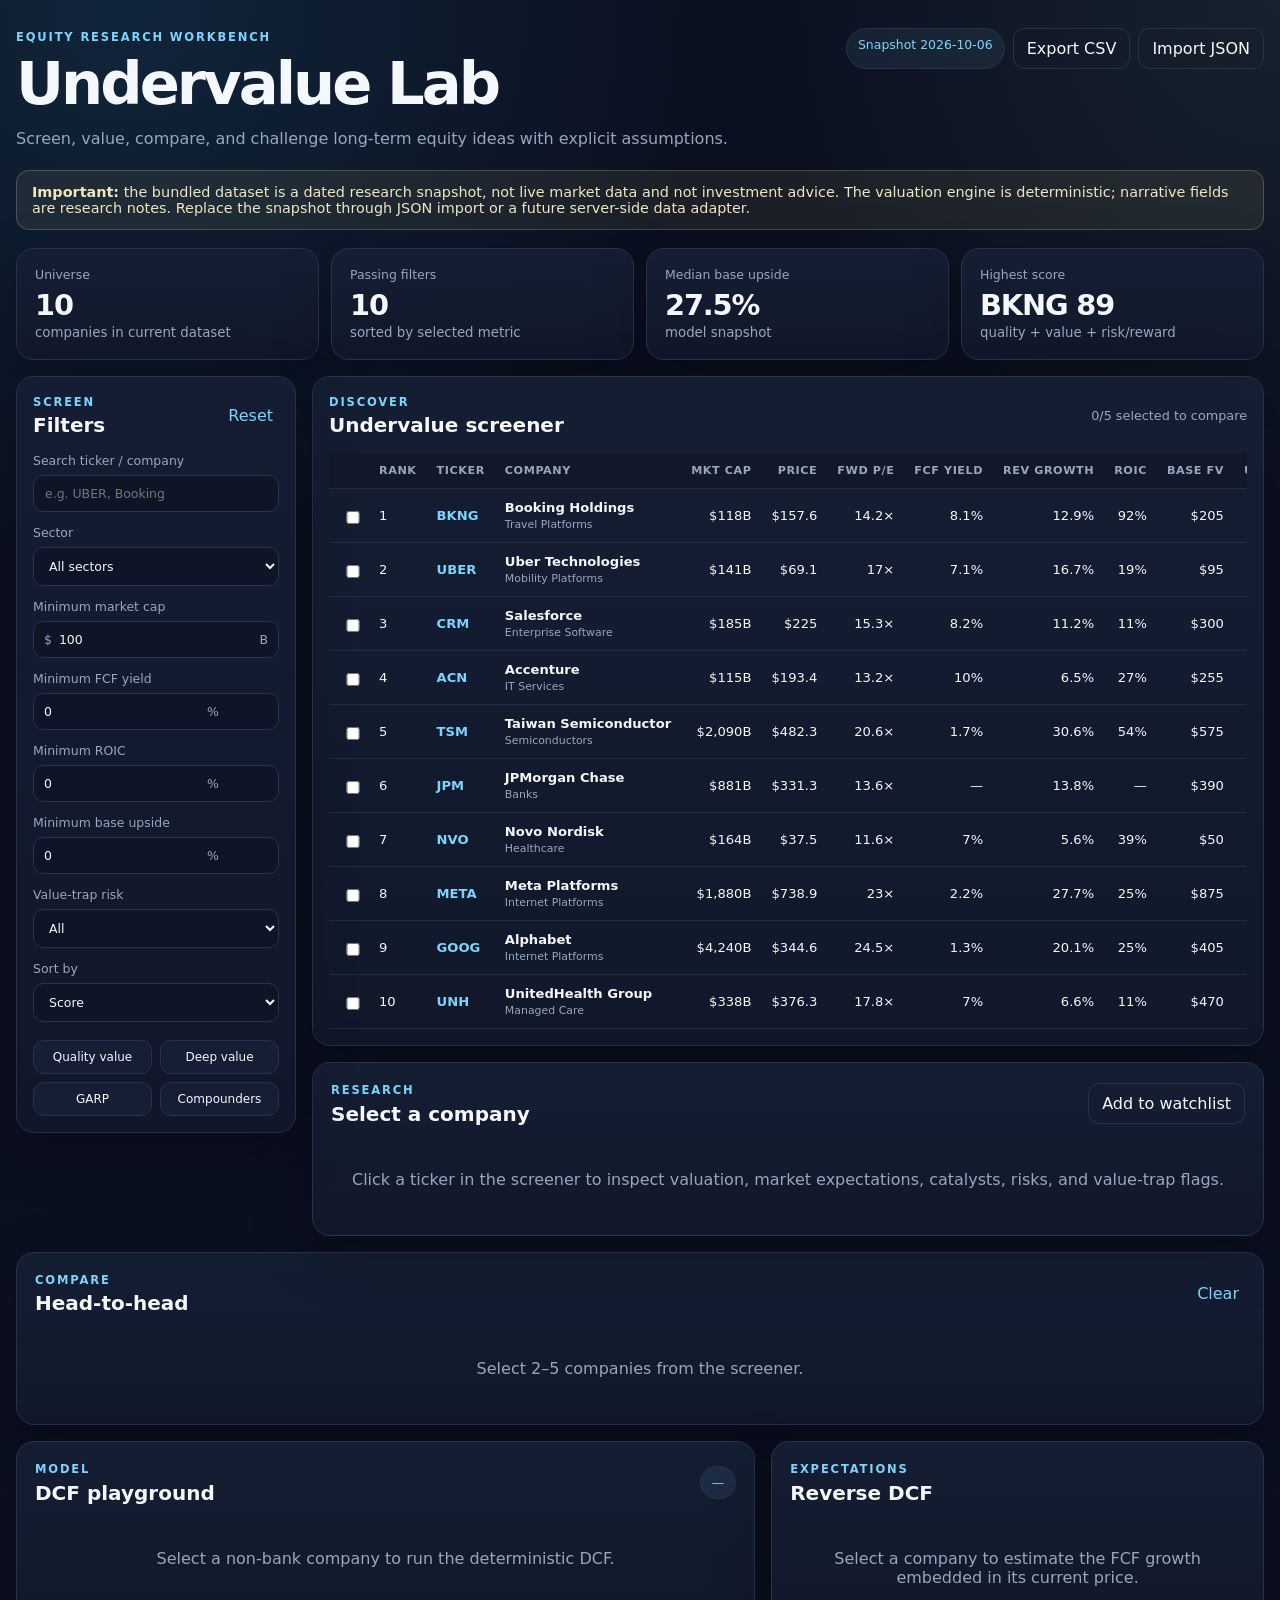
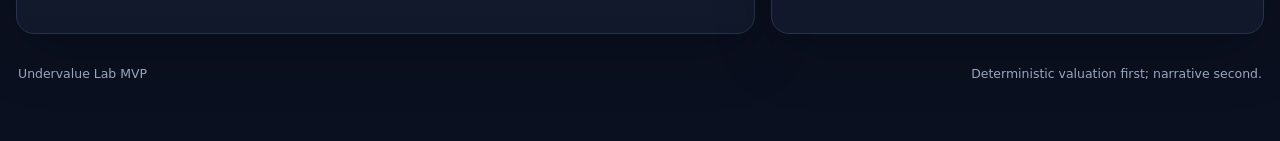
==== undervalue-lab/index.html @ f1cbd31a "feat: add undervalue equity research lab MVP" ====
<!doctype html>
<html lang="en">
<head>
  <meta charset="utf-8" />
  <meta name="viewport" content="width=device-width, initial-scale=1" />
  <meta name="description" content="Deterministic equity valuation screener and comparison lab." />
  <title>Undervalue Lab</title>
  <link rel="stylesheet" href="./styles.css" />
</head>
<body>
  <div class="shell">
    <header class="topbar">
      <div>
        <p class="eyebrow">EQUITY RESEARCH WORKBENCH</p>
        <h1>Undervalue Lab</h1>
        <p class="subtitle">Screen, value, compare, and challenge long-term equity ideas with explicit assumptions.</p>
      </div>
      <div class="topbar-actions">
        <span class="status-pill" id="dataStatus">Research snapshot</span>
        <button class="ghost" id="exportBtn">Export CSV</button>
        <label class="button ghost" for="importInput">Import JSON</label>
        <input id="importInput" type="file" accept=".json,application/json" hidden />
      </div>
    </header>

    <section class="notice">
      <strong>Important:</strong> the bundled dataset is a dated research snapshot, not live market data and not investment advice.
      The valuation engine is deterministic; narrative fields are research notes. Replace the snapshot through JSON import or a future server-side data adapter.
    </section>

    <main>
      <section class="hero-grid">
        <article class="card metric-card">
          <span>Universe</span>
          <strong id="universeCount">0</strong>
          <small>companies in current dataset</small>
        </article>
        <article class="card metric-card">
          <span>Passing filters</span>
          <strong id="passingCount">0</strong>
          <small>sorted by selected metric</small>
        </article>
        <article class="card metric-card">
          <span>Median base upside</span>
          <strong id="medianUpside">—</strong>
          <small>model snapshot</small>
        </article>
        <article class="card metric-card">
          <span>Highest score</span>
          <strong id="topScore">—</strong>
          <small>quality + value + risk/reward</small>
        </article>
      </section>

      <section class="workspace">
        <aside class="card filters">
          <div class="section-title">
            <div>
              <p class="eyebrow">SCREEN</p>
              <h2>Filters</h2>
            </div>
            <button class="text-button" id="resetFilters">Reset</button>
          </div>

          <label>
            Search ticker / company
            <input id="searchInput" type="search" placeholder="e.g. UBER, Booking" />
          </label>

          <label>
            Sector
            <select id="sectorFilter"><option value="all">All sectors</option></select>
          </label>

          <label>
            Minimum market cap
            <div class="input-affix"><span>$</span><input id="minMarketCap" type="number" value="100" min="0" step="10" /><span>B</span></div>
          </label>

          <label>
            Minimum FCF yield
            <div class="input-affix"><input id="minFcfYield" type="number" value="0" min="0" step="0.5" /><span>%</span></div>
          </label>

          <label>
            Minimum ROIC
            <div class="input-affix"><input id="minRoic" type="number" value="0" min="-100" step="1" /><span>%</span></div>
          </label>

          <label>
            Minimum base upside
            <div class="input-affix"><input id="minUpside" type="number" value="0" step="5" /><span>%</span></div>
          </label>

          <label>
            Value-trap risk
            <select id="trapFilter">
              <option value="all">All</option>
              <option value="Low">Low only</option>
              <option value="Low–Med">Low–Med or better</option>
            </select>
          </label>

          <label>
            Sort by
            <select id="sortBy">
              <option value="score">Score</option>
              <option value="upside">Base upside</option>
              <option value="fcfYield">FCF yield</option>
              <option value="roic">ROIC</option>
              <option value="expected5Y">5Y expected CAGR</option>
              <option value="marketCap">Market cap</option>
            </select>
          </label>

          <div class="preset-grid">
            <button class="preset" data-preset="quality">Quality value</button>
            <button class="preset" data-preset="deep">Deep value</button>
            <button class="preset" data-preset="garp">GARP</button>
            <button class="preset" data-preset="compounder">Compounders</button>
          </div>
        </aside>

        <div class="main-column">
          <section class="card table-card">
            <div class="section-title">
              <div>
                <p class="eyebrow">DISCOVER</p>
                <h2>Undervalue screener</h2>
              </div>
              <div class="compare-hint"><span id="compareCount">0</span>/5 selected to compare</div>
            </div>

            <div class="table-wrap">
              <table>
                <thead>
                  <tr>
                    <th></th>
                    <th>Rank</th>
                    <th>Ticker</th>
                    <th>Company</th>
                    <th>Mkt cap</th>
                    <th>Price</th>
                    <th>Fwd P/E</th>
                    <th>FCF yield</th>
                    <th>Rev growth</th>
                    <th>ROIC</th>
                    <th>Base FV</th>
                    <th>Upside</th>
                    <th>5Y CAGR</th>
                    <th>Score</th>
                  </tr>
                </thead>
                <tbody id="stockRows"></tbody>
              </table>
            </div>
          </section>

          <section class="card" id="detailCard">
            <div class="section-title">
              <div>
                <p class="eyebrow">RESEARCH</p>
                <h2 id="detailTitle">Select a company</h2>
              </div>
              <button id="watchBtn" class="ghost" disabled>Add to watchlist</button>
            </div>
            <div id="detailBody" class="empty-state">
              Click a ticker in the screener to inspect valuation, market expectations, catalysts, risks, and value-trap flags.
            </div>
          </section>
        </div>
      </section>

      <section class="card compare-card">
        <div class="section-title">
          <div>
            <p class="eyebrow">COMPARE</p>
            <h2>Head-to-head</h2>
          </div>
          <button class="text-button" id="clearCompare">Clear</button>
        </div>
        <div id="compareArea" class="empty-state">Select 2–5 companies from the screener.</div>
      </section>

      <section class="valuation-grid">
        <section class="card">
          <div class="section-title">
            <div>
              <p class="eyebrow">MODEL</p>
              <h2>DCF playground</h2>
            </div>
            <span id="dcfTicker" class="ticker-chip">—</span>
          </div>
          <div id="dcfArea" class="empty-state">Select a non-bank company to run the deterministic DCF.</div>
        </section>

        <section class="card">
          <div class="section-title">
            <div>
              <p class="eyebrow">EXPECTATIONS</p>
              <h2>Reverse DCF</h2>
            </div>
          </div>
          <div id="reverseArea" class="empty-state">Select a company to estimate the FCF growth embedded in its current price.</div>
        </section>
      </section>
    </main>

    <footer>
      <span>Undervalue Lab MVP</span>
      <span>Deterministic valuation first; narrative second.</span>
    </footer>
  </div>

  <script src="./data.js"></script>
  <script src="./app.js"></script>
</body>
</html>
---- undervalue-lab/styles.css ----
:root {
  --bg: #0b1020;
  --panel: #11182b;
  --panel-2: #151e34;
  --line: #27324d;
  --text: #f4f7fb;
  --muted: #99a6bd;
  --accent: #7dd3fc;
  --accent-2: #a7f3d0;
  --danger: #fca5a5;
  --warning: #fde68a;
  --shadow: 0 18px 60px rgba(0,0,0,.24);
  --radius: 18px;
  font-family: Inter, ui-sans-serif, system-ui, -apple-system, BlinkMacSystemFont, "Segoe UI", sans-serif;
}

* { box-sizing: border-box; }
body {
  margin: 0;
  background:
    radial-gradient(circle at 10% 0%, rgba(56,189,248,.12), transparent 28%),
    radial-gradient(circle at 100% 0%, rgba(167,243,208,.08), transparent 24%),
    var(--bg);
  color: var(--text);
}
button, input, select { font: inherit; }
button { cursor: pointer; }
.shell { width: min(1600px, calc(100% - 32px)); margin: 0 auto; padding: 28px 0 48px; }
.topbar { display:flex; align-items:flex-start; justify-content:space-between; gap:24px; margin-bottom:18px; }
h1 { margin: 3px 0 8px; font-size: clamp(2rem, 5vw, 3.7rem); letter-spacing:-.05em; }
h2 { margin: 2px 0 0; font-size:1.25rem; }
h3 { margin:0 0 8px; font-size:.95rem; }
p { line-height:1.6; }
.subtitle { margin:0; color:var(--muted); max-width:760px; }
.eyebrow { margin:0; font-size:.72rem; letter-spacing:.16em; font-weight:800; color:var(--accent); }
.topbar-actions { display:flex; gap:8px; flex-wrap:wrap; justify-content:flex-end; }
.button, button {
  border: 1px solid var(--line);
  border-radius: 11px;
  padding: 10px 13px;
  background: var(--panel-2);
  color: var(--text);
  text-decoration:none;
}
.ghost { background: transparent; }
.text-button { border:0; background:none; color:var(--accent); padding:6px; }
.status-pill, .ticker-chip, .risk-chip {
  border:1px solid var(--line);
  background:rgba(125,211,252,.08);
  color:var(--accent);
  border-radius:999px;
  padding:8px 11px;
  font-size:.78rem;
}
.notice {
  border:1px solid rgba(253,230,138,.22);
  background:rgba(253,230,138,.07);
  color:#eee7bf;
  padding:13px 15px;
  border-radius:13px;
  margin-bottom:18px;
  font-size:.9rem;
}
.card {
  background:linear-gradient(180deg, rgba(21,30,52,.96), rgba(17,24,43,.96));
  border:1px solid var(--line);
  border-radius:var(--radius);
  box-shadow:var(--shadow);
}
.hero-grid { display:grid; grid-template-columns:repeat(4,1fr); gap:12px; margin-bottom:16px; }
.metric-card { padding:18px; }
.metric-card span, .detail-metric span, .dcf-output span, .reverse-summary span, .compare-verdict span, .mini-grid span {
  display:block; color:var(--muted); font-size:.78rem; margin-bottom:6px;
}
.metric-card strong { display:block; font-size:1.8rem; letter-spacing:-.04em; }
.metric-card small { color:var(--muted); }
.workspace { display:grid; grid-template-columns:280px minmax(0,1fr); gap:16px; align-items:start; }
.filters { padding:16px; position:sticky; top:12px; }
.section-title { display:flex; align-items:center; justify-content:space-between; gap:16px; margin-bottom:16px; }
.filters label { display:block; color:var(--muted); font-size:.78rem; margin:13px 0; }
input, select {
  width:100%; margin-top:7px; padding:10px 11px; border-radius:10px; border:1px solid var(--line);
  background:#0e1527; color:var(--text); outline:none;
}
input:focus, select:focus { border-color:#3b82f6; box-shadow:0 0 0 3px rgba(59,130,246,.12); }
.input-affix { display:grid; grid-template-columns:auto 1fr auto; align-items:center; gap:7px; margin-top:7px; background:#0e1527; border:1px solid var(--line); border-radius:10px; padding:0 10px; }
.input-affix input { border:0; margin:0; background:transparent; padding-left:0; padding-right:0; }
.preset-grid { display:grid; grid-template-columns:1fr 1fr; gap:8px; margin-top:18px; }
.preset { padding:9px; font-size:.75rem; }
.main-column { display:grid; gap:16px; min-width:0; }
.table-card { padding:16px; overflow:hidden; }
.table-wrap { overflow:auto; }
table { width:100%; border-collapse:collapse; font-size:.82rem; }
th, td { padding:11px 10px; border-bottom:1px solid rgba(39,50,77,.72); text-align:right; white-space:nowrap; }
th:first-child, td:first-child, th:nth-child(2), td:nth-child(2), th:nth-child(3), td:nth-child(3), th:nth-child(4), td:nth-child(4) { text-align:left; }
thead th { color:var(--muted); font-size:.7rem; text-transform:uppercase; letter-spacing:.05em; position:sticky; top:0; background:var(--panel); z-index:1; }
tbody tr:hover, .active-row { background:rgba(125,211,252,.045); }
.company-cell { display:flex; flex-direction:column; gap:3px; }
.company-cell small { color:var(--muted); }
.ticker-link { border:0; background:none; padding:0; color:var(--accent); font-weight:800; }
.positive { color:var(--accent-2) !important; }
.negative { color:var(--danger) !important; }
.score { display:inline-flex; min-width:34px; justify-content:center; padding:4px 7px; border-radius:8px; font-weight:800; }
.score-s, .score-a { background:rgba(167,243,208,.12); color:var(--accent-2); }
.score-b { background:rgba(125,211,252,.11); color:var(--accent); }
.score-watch { background:rgba(253,230,138,.1); color:var(--warning); }
.compare-hint { color:var(--muted); font-size:.8rem; }
#detailCard, .compare-card, .valuation-grid .card { padding:18px; }
.empty-state { color:var(--muted); padding:28px 8px; text-align:center; }
.detail-metrics { display:grid; grid-template-columns:repeat(8, minmax(100px,1fr)); gap:8px; margin-bottom:14px; }
.detail-metric { background:#0e1527; border:1px solid var(--line); border-radius:11px; padding:11px; }
.detail-metric strong { font-size:1rem; }
.research-grid { display:grid; grid-template-columns:repeat(2,1fr); gap:10px; }
.research-grid article { background:#0e1527; border:1px solid var(--line); border-radius:12px; padding:14px; }
.research-grid p { color:#c7d0df; margin:0; font-size:.88rem; }
.flag-row { display:flex; gap:7px; flex-wrap:wrap; margin-top:12px; }
.risk-chip { color:var(--warning); background:rgba(253,230,138,.06); }
.return-source { margin-top:18px; }
.mini-grid { display:grid; grid-template-columns:repeat(3,1fr); gap:8px; }
.mini-grid div { border-top:1px solid var(--line); padding-top:10px; }
.compare-card { margin-top:16px; }
.compare-table-wrap { overflow:auto; }
.compare-table th:first-child { position:sticky; left:0; background:var(--panel); z-index:2; }
.compare-verdict { display:grid; grid-template-columns:repeat(4,1fr); gap:8px; margin-top:14px; }
.compare-verdict div { background:#0e1527; border:1px solid var(--line); border-radius:11px; padding:12px; }
.valuation-grid { display:grid; grid-template-columns:1.2fr .8fr; gap:16px; margin-top:16px; }
.model-controls { display:grid; gap:14px; }
.range-control span { display:flex; justify-content:space-between; color:var(--muted); font-size:.82rem; }
.range-control input { padding:0; }
.dcf-output { display:grid; grid-template-columns:repeat(3,1fr); gap:8px; margin:18px 0; }
.dcf-output div, .reverse-summary { background:#0e1527; border:1px solid var(--line); border-radius:11px; padding:12px; }
.dcf-output strong, .reverse-summary strong { font-size:1.25rem; }
.sensitivity { margin-top:14px; }
.reverse-summary { margin-bottom:9px; }
.expectation { margin:16px 0 10px; border:1px solid var(--line); border-radius:12px; padding:16px; text-align:center; font-weight:900; letter-spacing:.08em; color:var(--accent); }
.extremely-pessimistic, .pessimistic { color:var(--accent-2); }
.optimistic, .extremely-optimistic { color:var(--warning); }
.muted { color:var(--muted); font-size:.84rem; }
footer { display:flex; justify-content:space-between; gap:16px; color:var(--muted); font-size:.78rem; margin-top:20px; padding:12px 2px; }

@media (max-width: 1050px) {
  .hero-grid { grid-template-columns:repeat(2,1fr); }
  .workspace { grid-template-columns:1fr; }
  .filters { position:static; }
  .detail-metrics { grid-template-columns:repeat(4,1fr); }
  .valuation-grid { grid-template-columns:1fr; }
}
@media (max-width: 700px) {
  .shell { width:min(100% - 20px, 1600px); padding-top:18px; }
  .topbar { flex-direction:column; }
  .topbar-actions { justify-content:flex-start; }
  .hero-grid { grid-template-columns:1fr 1fr; }
  .research-grid, .mini-grid, .compare-verdict { grid-template-columns:1fr; }
  .detail-metrics { grid-template-columns:repeat(2,1fr); }
  .dcf-output { grid-template-columns:1fr; }
}
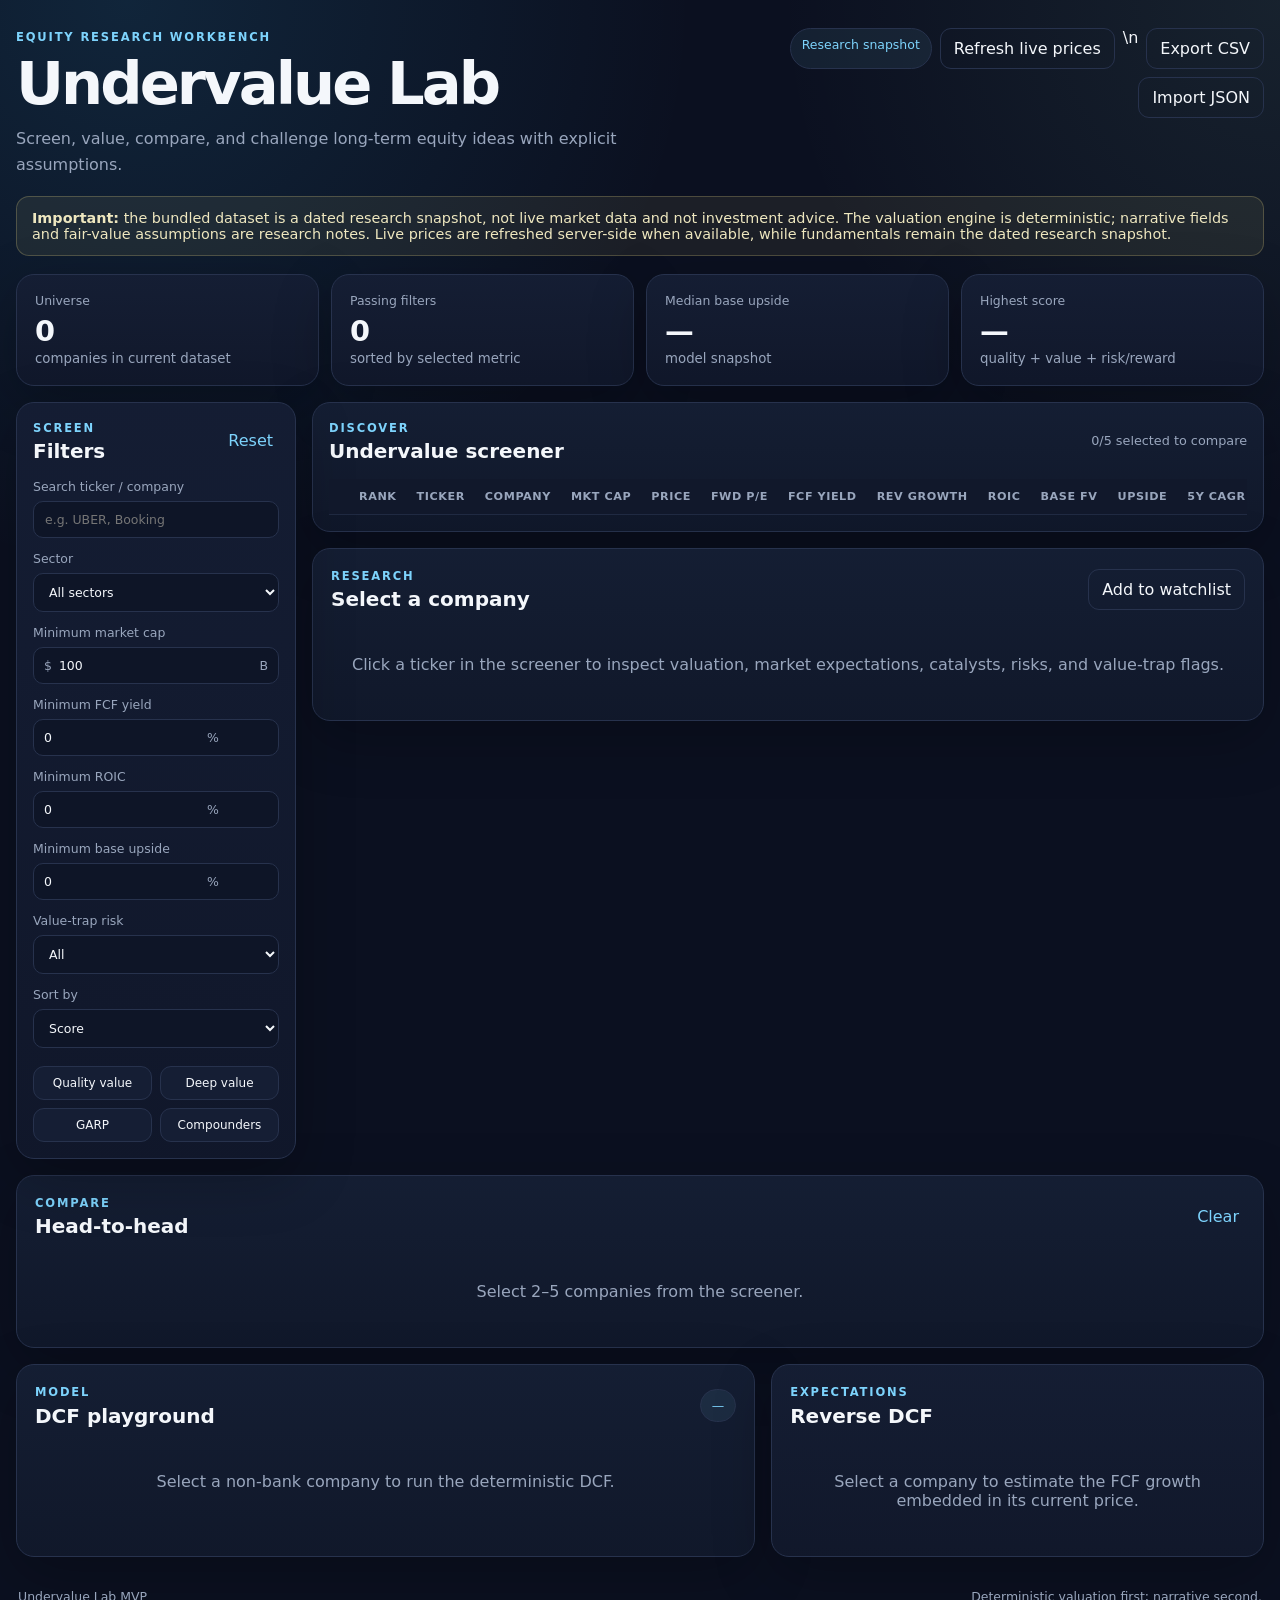
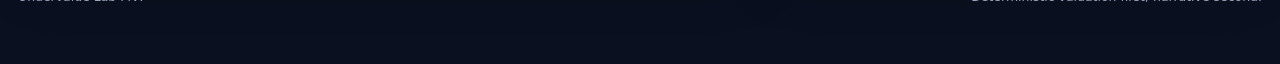
==== commit 26dc8057: "feat: add server-side live price refresh" ====
--- a/undervalue-lab/index.html
+++ b/undervalue-lab/index.html
@@ -17,7 +17,7 @@
       </div>
       <div class="topbar-actions">
         <span class="status-pill" id="dataStatus">Research snapshot</span>
-        <button class="ghost" id="exportBtn">Export CSV</button>
+        <button class="ghost" id="liveBtn">Refresh live prices</button>\n        <button class="ghost" id="exportBtn">Export CSV</button>
         <label class="button ghost" for="importInput">Import JSON</label>
         <input id="importInput" type="file" accept=".json,application/json" hidden />
       </div>
@@ -25,7 +25,7 @@
 
     <section class="notice">
       <strong>Important:</strong> the bundled dataset is a dated research snapshot, not live market data and not investment advice.
-      The valuation engine is deterministic; narrative fields are research notes. Replace the snapshot through JSON import or a future server-side data adapter.
+      The valuation engine is deterministic; narrative fields and fair-value assumptions are research notes. Live prices are refreshed server-side when available, while fundamentals remain the dated research snapshot.
     </section>
 
     <main>
